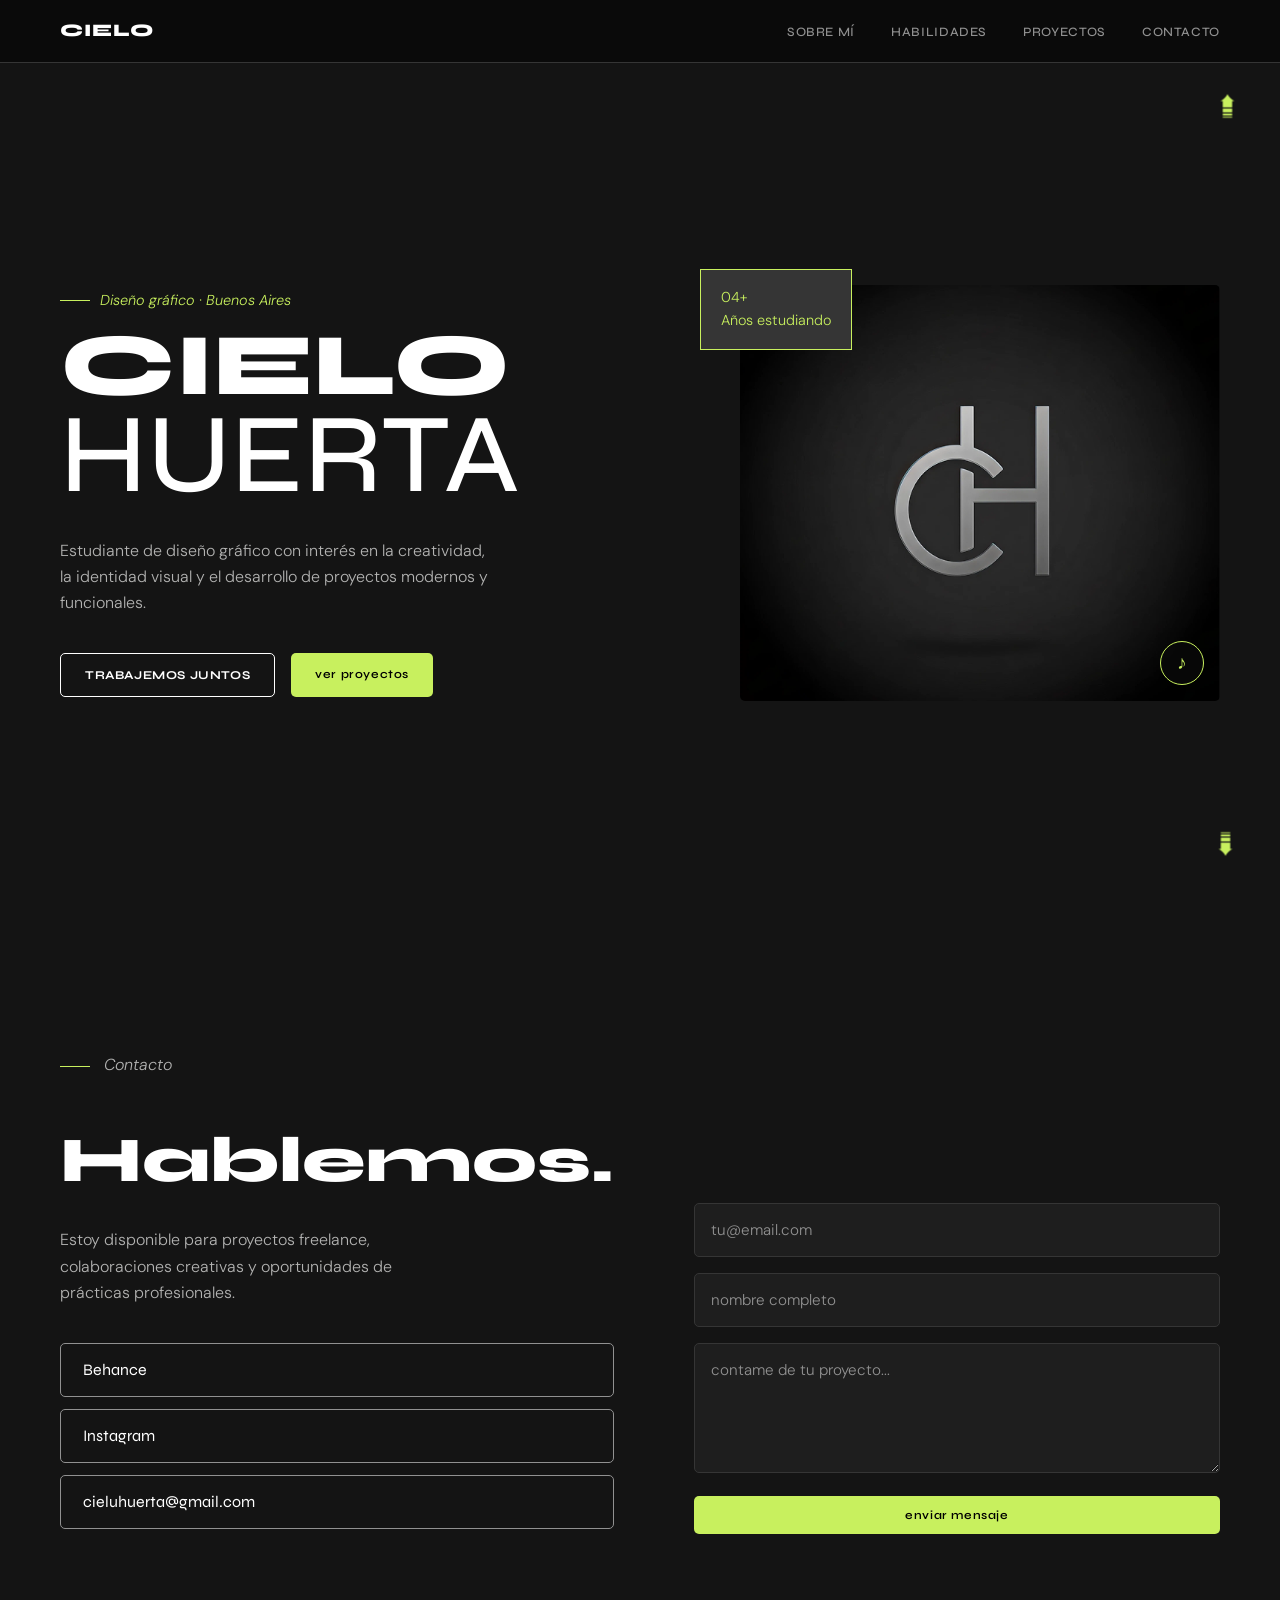
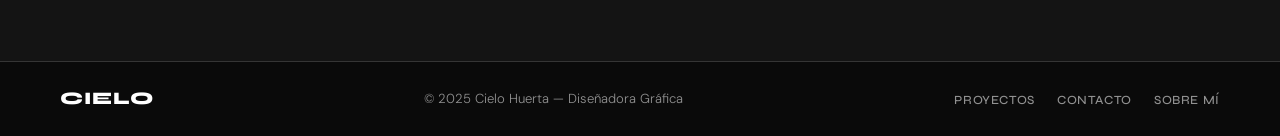
==== index.html @ 6ef9eeaa "Primera entrega" ====
<!DOCTYPE html>
<html lang="es">
<head>
    <meta charset="UTF-8">
    <meta name="viewport" content="width=device-width, initial-scale=1.0">
    <title>Cielo Huerta — Diseñadora Gráfica</title>
    <link rel="preconnect" href="https://fonts.googleapis.com">
    <link rel="preconnect" href="https://fonts.gstatic.com" crossorigin>
    <link href="https://fonts.googleapis.com/css2?family=Syne:wght@400;500;600;700;800&family=DM+Sans:ital,wght@0,300;0,400;1,300&display=swap" rel="stylesheet">
    <link rel="stylesheet" href="estilos.css">
</head>
<body>

    <nav class="nav">
        <div class="nav__inner">
            <a href="index.html" class="nav__logo">CIELO</a>
            <ul class="nav__menu">
                <li><a href="sobre-mi.html" class="nav__link">SOBRE MÍ</a></li>
                <li><a href="habilidades.html" class="nav__link">HABILIDADES</a></li>
                <li><a href="proyecto.html" class="nav__link">PROYECTOS</a></li>
                <li><a href="#contacto" class="nav__link">CONTACTO</a></li>
            </ul>
        </div>
    </nav>

    <a href="#contacto" class="scroll-arrow scroll-arrow--down" aria-label="Ir a contacto">➠</a>
    <a href="#" class="scroll-arrow scroll-arrow--up" aria-label="Volver arriba">➠</a>

    <main>

        <section class="hero">
            <div class="hero__content">
                <div class="hero__subtitulo">
                    <span class="hero__linea"></span>
                    <p class="hero__ciudad">Diseño gráfico · Buenos Aires</p>
                </div>
                <h1 class="hero__nombre-cielo">CIELO</h1>
                <h1 class="hero__nombre-huerta">HUERTA</h1>
                <p class="hero__descripcion">
                    Estudiante de diseño gráfico con interés en la creatividad, la identidad visual y el desarrollo de proyectos modernos y funcionales.
                </p>
                <div class="hero__botones">
                    <a href="#contacto" class="btn btn--outline">TRABAJEMOS JUNTOS</a>
                    <a href="proyecto.html" class="btn btn--filled">ver proyectos</a>
                </div>
            </div>

            <div class="hero__imagen-wrapper">
                <div class="hero__stat">
                    <p class="hero__stat-texto">04+<br>Años estudiando</p>
                </div>
                <img src="img/img_ch.png" alt="Cielo Huerta" class="hero__imagen">
                <button class="audio-btn" id="audioBtn" aria-label="Reproducir música">
                    <span class="audio-btn__icon" id="audioIcon">♪</span>
                </button>
            </div>

            <audio id="bgaudio" src="audio/harry-styles.mp3" loop></audio>
        </section>

        <section id="contacto" class="contacto">
            <div class="contacto__encabezado">
                <span class="seccion__linea"></span>
                <h4 class="seccion__subtitulo">Contacto</h4>
            </div>
            <div class="contacto__inner">
                <div class="contacto__izquierda">
                    <h2 class="contacto__titulo">Hablemos.</h2>
                    <p class="contacto__descripcion">
                        Estoy disponible para proyectos freelance, colaboraciones creativas y oportunidades de prácticas profesionales.
                    </p>
                    <a href="https://www.behance.net" target="_blank" class="contacto__red">Behance</a>
                    <a href="https://www.instagram.com" target="_blank" class="contacto__red">Instagram</a>
                    <a href="mailto:cieluhuerta@gmail.com" class="contacto__red">cieluhuerta@gmail.com</a>
                </div>
                <div class="contacto__derecha">
                    <form class="formulario">
                        <div>
                            <input type="email" class="formulario__input" placeholder="tu@email.com" required>
                        </div>
                        <div>
                            <input type="text" class="formulario__input" placeholder="nombre completo" required>
                        </div>
                        <div>
                            <textarea class="formulario__textarea" placeholder="contame de tu proyecto..." required></textarea>
                        </div>
                        <button type="submit" class="btn btn--filled formulario__btn">enviar mensaje</button>
                    </form>
                </div>
            </div>
        </section>

    </main>

    <footer class="footer">
        <a href="index.html" class="footer__logo">CIELO</a>
        <p class="footer__copy">© 2025 Cielo Huerta — Diseñadora Gráfica</p>
        <ul class="footer__menu">
            <li><a href="proyecto.html" class="footer__link">PROYECTOS</a></li>
            <li><a href="#contacto" class="footer__link">CONTACTO</a></li>
            <li><a href="sobre-mi.html" class="footer__link">SOBRE MÍ</a></li>
        </ul>
    </footer>

    <script>
        const audio = document.getElementById('bgaudio');
        const btn   = document.getElementById('audioBtn');
        const icon  = document.getElementById('audioIcon');

        btn.addEventListener('click', () => {
            if (audio.paused) {
                audio.play();
                icon.textContent = '⏸';
                btn.classList.add('audio-btn--playing');
            } else {
                audio.pause();
                icon.textContent = '♪';
                btn.classList.remove('audio-btn--playing');
            }
        });
    </script>

</body>
</html>
---- estilos.css ----
:root {
    --color-fondo:       #141414;
    --color-fondo-nav:   #0a0a0a;
    --color-fondo-campo: #1e1e1e;
    --color-acento:      #c8f05e;
    --color-blanco:      #ffffff;
    --color-gris-claro:  #b3b3b2;
    --color-gris-medio:  #919191;
    --color-gris-oscuro: #353535;
    --color-negro:       #000000;

    --fuente-titulo: 'Syne', sans-serif;
    --fuente-cuerpo: 'DM Sans', sans-serif;
}

*, *::before, *::after {
    box-sizing: border-box;
    margin: 0;
    padding: 0;
}

html {
    scroll-behavior: smooth;
}

body {
    background-color: var(--color-fondo);
    color: var(--color-blanco);
    font-family: var(--fuente-cuerpo);
    font-weight: 300;
    line-height: 1.5;
    overflow-x: hidden;
}

a {
    text-decoration: none;
    color: inherit;
}

ul {
    list-style: none;
}

img {
    display: block;
    max-width: 100%;
}

.seccion__linea {
    display: inline-block;
    width: 30px;
    height: 1px;
    background-color: var(--color-acento);
    vertical-align: middle;
    margin-right: 10px;
}

.seccion__subtitulo {
    display: inline;
    font-family: var(--fuente-cuerpo);
    font-weight: 300;
    font-size: 1rem;
    color: var(--color-gris-claro);
    font-style: italic;
}

.btn {
    display: inline-block;
    padding: 12px 24px;
    border-radius: 5px;
    font-family: var(--fuente-titulo);
    font-size: 0.75rem;
    font-weight: 700;
    letter-spacing: 0.05em;
    cursor: pointer;
    transition: opacity 0.2s ease;
    text-align: center;
}

.btn:hover {
    opacity: 0.8;
}

.btn--outline {
    background-color: transparent;
    color: var(--color-blanco);
    border: 1px solid var(--color-blanco);
    text-transform: uppercase;
}

.btn--filled {
    background-color: var(--color-acento);
    color: var(--color-negro);
    border: none;
    font-weight: 600;
    text-transform: lowercase;
}

.scroll-arrow {
    display: inline-block;
    font-size: 2rem;
    color: var(--color-acento);
    line-height: 1;
    transition: opacity 0.2s ease;
}

.scroll-arrow:hover {
    opacity: 0.7;
}

.scroll-arrow--down {
    position: fixed;
    right: 40px;
    bottom: 40px;
    transform: rotate(90deg);
    z-index: 999;
}

.scroll-arrow--up {
    position: fixed;
    right: 40px;
    top: 90px;
    transform: rotate(-90deg);
    z-index: 999;
}

.scroll-arrow--back {
    transform: rotate(180deg);
    margin-right: 16px;
    vertical-align: middle;
}

.nav {
    position: sticky;
    top: 0;
    width: 100%;
    background-color: var(--color-fondo-nav);
    border-bottom: 1px solid var(--color-gris-oscuro);
    z-index: 1000;
}

.nav__inner {
    display: flex;
    align-items: center;
    justify-content: space-between;
    padding: 18px 60px;
    max-width: 1400px;
    margin: 0 auto;
}

.nav__logo {
    font-family: var(--fuente-titulo);
    font-size: 1.1rem;
    font-weight: 800;
    color: var(--color-blanco);
    letter-spacing: 0.05em;
}

.nav__menu {
    display: flex;
    align-items: center;
    gap: 36px;
}

.nav__link {
    font-family: var(--fuente-titulo);
    font-size: 0.8rem;
    font-weight: 500;
    color: var(--color-gris-medio);
    letter-spacing: 0.05em;
    transition: color 0.2s ease;
    text-transform: uppercase;
}

.nav__link:hover,
.nav__link--active {
    color: var(--color-blanco);
}

.hero {
    min-height: 100vh;
    padding: 60px 60px 100px;
    display: flex;
    align-items: center;
    justify-content: space-between;
    gap: 60px;
    max-width: 1400px;
    margin: 0 auto;
}

.hero__content {
    flex: 1;
    max-width: 580px;
}

.hero__subtitulo {
    display: flex;
    align-items: center;
    margin-bottom: 14px;
}

.hero__linea {
    width: 30px;
    height: 1px;
    background-color: var(--color-acento);
    margin-right: 10px;
    flex-shrink: 0;
}

.hero__ciudad {
    color: var(--color-acento);
    font-style: italic;
    font-size: 0.9rem;
}

.hero__nombre-cielo {
    font-family: var(--fuente-titulo);
    font-size: clamp(2.8rem, 7vw, 5.5rem);
    font-weight: 800;
    line-height: 0.9;
}

.hero__nombre-huerta {
    font-family: var(--fuente-titulo);
    font-size: clamp(3rem, 9vw, 7rem);
    font-weight: 500;
    line-height: 0.9;
    margin-bottom: 32px;
}

.hero__descripcion {
    font-size: 1rem;
    color: var(--color-gris-claro);
    margin-bottom: 36px;
    max-width: 440px;
    line-height: 1.65;
}

.hero__botones {
    display: flex;
    gap: 16px;
    flex-wrap: wrap;
}

.hero__imagen-wrapper {
    flex: 1;
    position: relative;
    display: flex;
    justify-content: flex-end;
}

.hero__imagen {
    width: 100%;
    max-width: 480px;
    border-radius: 5px;
    object-fit: cover;
}

.hero__stat {
    position: absolute;
    top: -16px;
    left: 30px;
    background-color: var(--color-gris-oscuro);
    border: 1px solid var(--color-acento);
    padding: 16px 20px;
    z-index: 10;
}

.hero__stat-texto {
    color: var(--color-acento);
    font-weight: 300;
    font-size: 0.9rem;
    line-height: 1.6;
}

.contacto {
    padding: 90px 60px 120px;
    max-width: 1400px;
    margin: 0 auto;
}

.contacto__encabezado {
    margin-bottom: 10px;
}

.contacto__inner {
    display: flex;
    gap: 80px;
    margin-top: 36px;
}

.contacto__izquierda {
    flex: 1;
}

.contacto__titulo {
    font-family: var(--fuente-titulo);
    font-size: clamp(2.5rem, 5vw, 4.5rem);
    font-weight: 800;
    margin-bottom: 18px;
}

.contacto__descripcion {
    font-size: 1rem;
    color: var(--color-gris-claro);
    margin-bottom: 36px;
    max-width: 380px;
    line-height: 1.65;
}

.contacto__red {
    display: block;
    padding: 14px 22px;
    border: 1px solid var(--color-gris-medio);
    border-radius: 5px;
    margin-bottom: 12px;
    font-family: var(--fuente-titulo);
    font-size: 1rem;
    transition: border-color 0.3s ease, color 0.3s ease;
}

.contacto__red:hover {
    border-color: var(--color-acento);
    color: var(--color-acento);
}

.contacto__derecha {
    flex: 1.2;
    padding-top: 90px;
}

.formulario {
    display: flex;
    flex-direction: column;
    gap: 16px;
}

.formulario__input,
.formulario__textarea {
    width: 100%;
    background-color: var(--color-fondo-campo);
    border: 1px solid var(--color-gris-oscuro);
    border-radius: 5px;
    padding: 16px;
    color: var(--color-blanco);
    font-family: var(--fuente-cuerpo);
    font-size: 0.95rem;
    font-weight: 300;
    outline: none;
    transition: border-color 0.2s ease;
}

.formulario__input::placeholder,
.formulario__textarea::placeholder {
    color: var(--color-gris-medio);
}

.formulario__input:focus,
.formulario__textarea:focus {
    border-color: var(--color-acento);
}

.formulario__textarea {
    resize: vertical;
    min-height: 130px;
}

.formulario__btn {
    width: 100%;
}

.pagina {
    padding: 60px;
    max-width: 1400px;
    margin: 0 auto;
    min-height: 100vh;
}

.pagina__header {
    margin-bottom: 40px;
}

.about__content {
    display: flex;
    align-items: flex-start;
    gap: 70px;
}

.about__image-container {
    flex: 1;
    max-width: 400px;
}

.about__image {
    width: 100%;
    border-radius: 5px;
}

.about__text {
    flex: 1.5;
}

.about__title {
    font-family: var(--fuente-titulo);
    font-size: clamp(1.8rem, 3.5vw, 3rem);
    font-weight: 800;
    line-height: 1.05;
    margin-bottom: 36px;
}

.about__description p {
    font-size: 1rem;
    color: var(--color-gris-claro);
    margin-bottom: 20px;
    line-height: 1.75;
}

.about__description strong {
    color: var(--color-blanco);
    font-weight: 500;
}

.about__tags {
    display: flex;
    flex-wrap: wrap;
    gap: 10px;
    margin-top: 36px;
}

.about__tag {
    padding: 8px 18px;
    border: 1px solid var(--color-gris-oscuro);
    border-radius: 5px;
    font-family: var(--fuente-titulo);
    font-size: 0.8rem;
    color: var(--color-gris-claro);
    transition: border-color 0.2s ease, color 0.2s ease;
}

.about__tag:hover {
    border-color: var(--color-acento);
    color: var(--color-blanco);
}

.skills__title {
    font-family: var(--fuente-titulo);
    font-size: clamp(2rem, 5vw, 4rem);
    font-weight: 800;
    margin-bottom: 44px;
    line-height: 1;
}

.skills__grid {
    display: grid;
    grid-template-columns: repeat(2, 1fr);
    gap: 18px;
}

.skill-card {
    background-color: rgba(255, 255, 255, 0.03);
    border: 1px solid var(--color-gris-oscuro);
    border-radius: 5px;
    padding: 44px 40px;
    display: flex;
    align-items: center;
    gap: 30px;
    transition: border-color 0.3s ease;
}

.skill-card:hover {
    border-color: var(--color-acento);
}

.skill-card__icon-box {
    width: 60px;
    height: 60px;
    border: 1px solid var(--color-acento);
    display: flex;
    align-items: center;
    justify-content: center;
    flex-shrink: 0;
}

.skill-card__icon {
    color: var(--color-acento);
    font-family: var(--fuente-titulo);
    font-weight: 600;
    font-size: 1.1rem;
}

.skill-card__name {
    font-family: var(--fuente-titulo);
    font-size: 1.4rem;
    font-weight: 700;
    margin-bottom: 8px;
}

.skill-card__desc {
    color: var(--color-gris-claro);
    font-size: 0.9rem;
    line-height: 1.5;
}

.proyectos__titulo {
    font-family: var(--fuente-titulo);
    font-size: clamp(2rem, 5vw, 4rem);
    font-weight: 800;
    text-transform: uppercase;
    margin-bottom: 44px;
    line-height: 1;
}

.proyectos__galeria {
    display: grid;
    grid-template-columns: repeat(3, 1fr);
    gap: 20px;
}

.proyectos__card {
    background-color: var(--color-fondo-campo);
    border: 1px solid var(--color-gris-oscuro);
    border-radius: 8px;
    overflow: hidden;
    transition: border-color 0.3s ease, transform 0.3s ease;
}

.proyectos__card:hover {
    border-color: var(--color-acento);
    transform: translateY(-3px);
}

.proyectos__card-titulo {
    font-family: var(--fuente-titulo);
    font-weight: 800;
    font-size: 1.0rem;
    color: var(--color-blanco);
    padding: 16px 18px;
    text-align: center;
}

.proyectos__card-imagen-wrapper {
    width: 100%;
    height: 200px;
    background-color: var(--color-fondo-campo);
    display: flex;
    align-items: center;
    justify-content: center;
    overflow: hidden;
}

.proyectos__card-imagen {
    max-width: 100%;
    max-height: 100%;
    width: auto;
    height: auto;
    display: block;
    transition: transform 0.5s ease;
}

.proyectos__card:hover .proyectos__card-imagen {
    transform: scale(1.04);
}

.proyectos__card-descripcion {
    font-family: var(--fuente-cuerpo);
    font-weight: 300;
    font-size: 0.85rem;
    color: var(--color-gris-medio);
    line-height: 1.6;
    padding: 14px 18px 18px;
}

.footer {
    background-color: var(--color-fondo-nav);
    border-top: 1px solid var(--color-gris-oscuro);
    padding: 24px 60px;
    display: flex;
    align-items: center;
    justify-content: space-between;
    gap: 20px;
}

.audio-btn {
    position: absolute;
    bottom: 16px;
    right: 16px;
    width: 44px;
    height: 44px;
    border-radius: 50%;
    background-color: rgba(10, 10, 10, 0.75);
    border: 1px solid var(--color-acento);
    color: var(--color-acento);
    font-size: 1.2rem;
    cursor: pointer;
    display: flex;
    align-items: center;
    justify-content: center;
    backdrop-filter: blur(6px);
    transition: background-color 0.2s ease, transform 0.2s ease;
    z-index: 20;
}

.audio-btn:hover {
    background-color: var(--color-acento);
    color: var(--color-negro);
    transform: scale(1.08);
}

.audio-btn--playing {
    background-color: var(--color-acento);
    color: var(--color-negro);
}

.footer__logo {
    font-family: var(--fuente-titulo);
    font-size: 1.1rem;
    font-weight: 800;
    color: var(--color-blanco);
    text-transform: uppercase;
    letter-spacing: 0.05em;
}

.footer__copy {
    font-family: var(--fuente-cuerpo);
    font-weight: 300;
    font-size: 0.82rem;
    color: var(--color-gris-medio);
}

.footer__menu {
    display: flex;
    align-items: center;
    gap: 22px;
}

.footer__link {
    font-family: var(--fuente-titulo);
    font-size: 0.78rem;
    font-weight: 500;
    color: var(--color-gris-medio);
    text-transform: uppercase;
    letter-spacing: 0.05em;
    transition: color 0.2s ease;
}

.footer__link:hover {
    color: var(--color-acento);
}

@media (max-width: 1024px) {
    .hero {
        flex-direction: column;
        padding: 110px 40px 80px;
        gap: 50px;
    }

    .hero__content {
        max-width: 100%;
    }

    .hero__imagen-wrapper {
        justify-content: center;
        width: 100%;
    }

    .hero__imagen {
        max-width: 100%;
    }

    .about__content {
        flex-direction: column;
        gap: 40px;
    }

    .about__image-container {
        max-width: 100%;
    }

    .skills__grid {
        grid-template-columns: 1fr;
    }

    .proyectos__galeria {
        grid-template-columns: repeat(2, 1fr);
    }

    .contacto__inner {
        flex-direction: column;
        gap: 40px;
    }
}

@media (max-width: 768px) {
    .nav__inner {
        padding: 16px 20px;
    }

    .nav__menu {
        gap: 14px;
    }

    .nav__link {
        font-size: 0.72rem;
    }

    .hero {
        padding: 90px 20px 60px;
    }

    .pagina,
    .contacto {
        padding: 40px 20px;
    }

    .proyectos__galeria {
        grid-template-columns: 1fr;
    }

    .footer {
        flex-direction: column;
        text-align: center;
        padding: 16px 20px;
        gap: 8px;
    }

    .footer__menu {
        justify-content: center;
    }

    .scroll-arrow--down,
    .scroll-arrow--up {
        right: 16px;
        font-size: 1.6rem;
    }
}
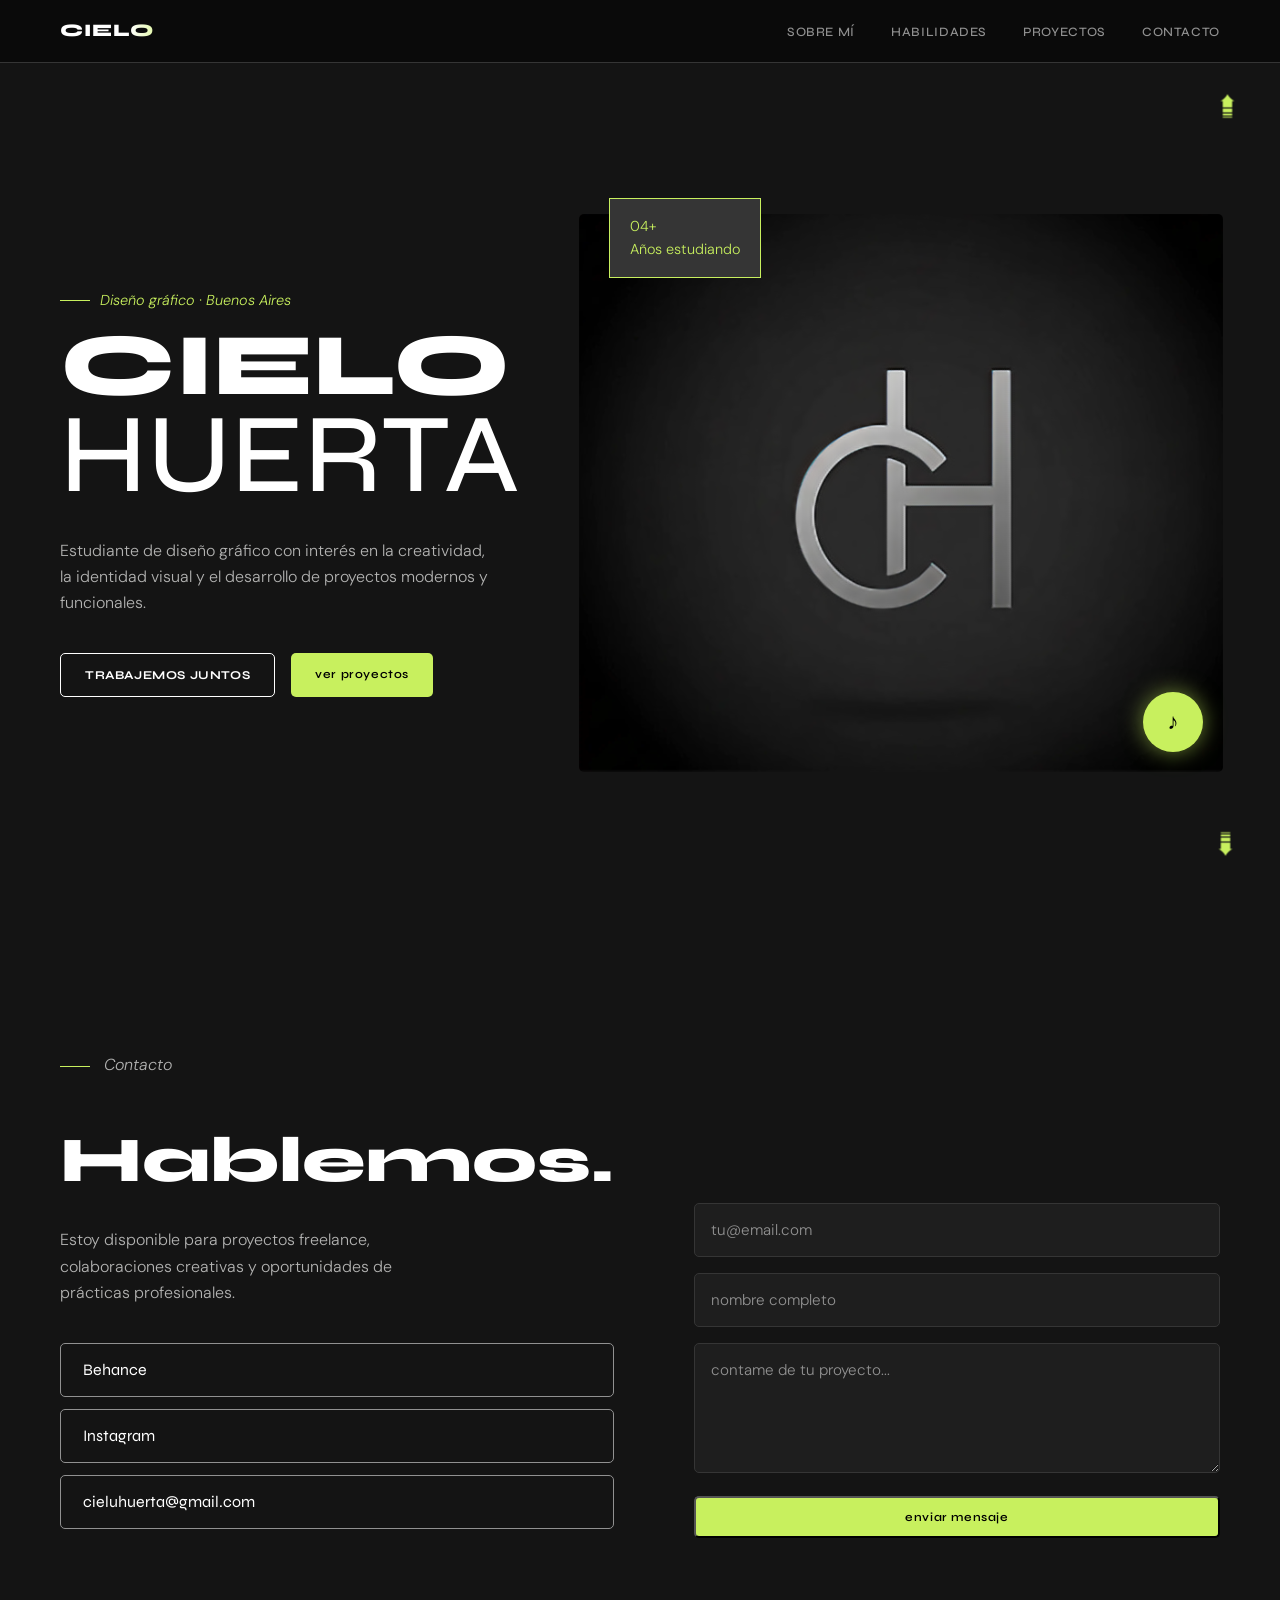
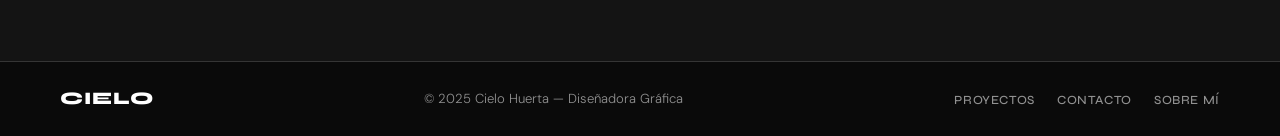
==== commit 9a8e6595: "correcciones realizadas, agregue una animacion mas y termine de realizar todo. entrega final" ====
--- a/index.html
+++ b/index.html
@@ -1,23 +1,28 @@
 <!DOCTYPE html>
 <html lang="es">
+
 <head>
     <meta charset="UTF-8">
     <meta name="viewport" content="width=device-width, initial-scale=1.0">
     <title>Cielo Huerta — Diseñadora Gráfica</title>
     <link rel="preconnect" href="https://fonts.googleapis.com">
     <link rel="preconnect" href="https://fonts.gstatic.com" crossorigin>
-    <link href="https://fonts.googleapis.com/css2?family=Syne:wght@400;500;600;700;800&family=DM+Sans:ital,wght@0,300;0,400;1,300&display=swap" rel="stylesheet">
-    <link rel="stylesheet" href="estilos.css">
+    <link
+        href="https://fonts.googleapis.com/css2?family=Syne:wght@400;500;600;700;800&family=DM+Sans:ital,wght@0,300;0,400;1,300&display=swap"
+        rel="stylesheet">
+    <link rel="stylesheet" href="css/estilos.css">
+    <link rel="icon" href="favicon_ch.ico" type="image/x-icon">
 </head>
+
 <body>
 
     <nav class="nav">
         <div class="nav__inner">
             <a href="index.html" class="nav__logo">CIELO</a>
             <ul class="nav__menu">
-                <li><a href="sobre-mi.html" class="nav__link">SOBRE MÍ</a></li>
-                <li><a href="habilidades.html" class="nav__link">HABILIDADES</a></li>
-                <li><a href="proyecto.html" class="nav__link">PROYECTOS</a></li>
+                <li><a href="html/sobre-mi.html" class="nav__link">SOBRE MÍ</a></li>
+                <li><a href="html/habilidades.html" class="nav__link">HABILIDADES</a></li>
+                <li><a href="html/proyecto.html" class="nav__link">PROYECTOS</a></li>
                 <li><a href="#contacto" class="nav__link">CONTACTO</a></li>
             </ul>
         </div>
@@ -34,22 +39,26 @@
                     <span class="hero__linea"></span>
                     <p class="hero__ciudad">Diseño gráfico · Buenos Aires</p>
                 </div>
-                <h1 class="hero__nombre-cielo">CIELO</h1>
-                <h1 class="hero__nombre-huerta">HUERTA</h1>
+                <h1 class="hero__nombre">
+                    <span class="hero__nombre-cielo">CIELO</span>
+                    <span class="hero__nombre-huerta">HUERTA</span>
+                </h1>
                 <p class="hero__descripcion">
-                    Estudiante de diseño gráfico con interés en la creatividad, la identidad visual y el desarrollo de proyectos modernos y funcionales.
+                    Estudiante de diseño gráfico con interés en la creatividad, la identidad visual y el desarrollo de
+                    proyectos modernos y funcionales.
                 </p>
                 <div class="hero__botones">
                     <a href="#contacto" class="btn btn--outline">TRABAJEMOS JUNTOS</a>
-                    <a href="proyecto.html" class="btn btn--filled">ver proyectos</a>
+                    <a href="html/proyecto.html" class="btn btn--filled">ver proyectos</a>
                 </div>
             </div>
 
             <div class="hero__imagen-wrapper">
                 <div class="hero__stat">
-                    <p class="hero__stat-texto">04+<br>Años estudiando</p>
+                    <p class="hero__stat-texto">04+</p>
+                    <p class="hero__stat-texto">Años estudiando</p>
                 </div>
-                <img src="img/img_ch.png" alt="Cielo Huerta" class="hero__imagen">
+                <img src="img/img_ch.png" alt="Cielo Huerta" class="hero__imagen" width="644" height="558">
                 <button class="audio-btn" id="audioBtn" aria-label="Reproducir música">
                     <span class="audio-btn__icon" id="audioIcon">♪</span>
                 </button>
@@ -67,7 +76,8 @@
                 <div class="contacto__izquierda">
                     <h2 class="contacto__titulo">Hablemos.</h2>
                     <p class="contacto__descripcion">
-                        Estoy disponible para proyectos freelance, colaboraciones creativas y oportunidades de prácticas profesionales.
+                        Estoy disponible para proyectos freelance, colaboraciones creativas y oportunidades de prácticas
+                        profesionales.
                     </p>
                     <a href="https://www.behance.net" target="_blank" class="contacto__red">Behance</a>
                     <a href="https://www.instagram.com" target="_blank" class="contacto__red">Instagram</a>
@@ -82,7 +92,8 @@
                             <input type="text" class="formulario__input" placeholder="nombre completo" required>
                         </div>
                         <div>
-                            <textarea class="formulario__textarea" placeholder="contame de tu proyecto..." required></textarea>
+                            <textarea class="formulario__textarea" placeholder="contame de tu proyecto..."
+                                required></textarea>
                         </div>
                         <button type="submit" class="btn btn--filled formulario__btn">enviar mensaje</button>
                     </form>
@@ -96,16 +107,16 @@
         <a href="index.html" class="footer__logo">CIELO</a>
         <p class="footer__copy">© 2025 Cielo Huerta — Diseñadora Gráfica</p>
         <ul class="footer__menu">
-            <li><a href="proyecto.html" class="footer__link">PROYECTOS</a></li>
-            <li><a href="#contacto" class="footer__link">CONTACTO</a></li>
-            <li><a href="sobre-mi.html" class="footer__link">SOBRE MÍ</a></li>
+            <li><a href="html/proyecto.html" class="footer__link">PROYECTOS</a></li>
+            <li><a href="index.html#contacto" class="footer__link">CONTACTO</a></li>
+            <li><a href="html/sobre-mi.html" class="footer__link">SOBRE MÍ</a></li>
         </ul>
     </footer>
 
     <script>
         const audio = document.getElementById('bgaudio');
-        const btn   = document.getElementById('audioBtn');
-        const icon  = document.getElementById('audioIcon');
+        const btn = document.getElementById('audioBtn');
+        const icon = document.getElementById('audioIcon');
 
         btn.addEventListener('click', () => {
             if (audio.paused) {
@@ -121,4 +132,5 @@
     </script>
 
 </body>
-</html>
+
+</html>
--- a/css/estilos.css
+++ b/css/estilos.css
@@ -0,0 +1,747 @@
+:root {
+    --color-fondo:       #141414;
+    --color-fondo-nav:   #0a0a0a;
+    --color-fondo-campo: #1e1e1e;
+    --color-acento:      #c8f05e;
+    --color-blanco:      #ffffff;
+    --color-gris-claro:  #b3b3b2;
+    --color-gris-medio:  #919191;
+    --color-gris-oscuro: #353535;
+    --color-negro:       #000000;
+
+    --fuente-titulo: 'Syne', sans-serif;
+    --fuente-cuerpo: 'DM Sans', sans-serif;
+}
+
+*, *::before, *::after {
+    box-sizing: border-box;
+    margin: 0;
+    padding: 0;
+}
+
+html {
+    scroll-behavior: smooth;
+}
+
+body {
+    background-color: var(--color-fondo);
+    color: var(--color-blanco);
+    font-family: var(--fuente-cuerpo);
+    font-weight: 300;
+    line-height: 1.5;
+    overflow-x: hidden;
+}
+
+a {
+    text-decoration: none;
+    color: inherit;
+}
+
+ul {
+    list-style: none;
+}
+
+img {
+    display: block;
+}
+
+.seccion__linea {
+    display: inline-block;
+    width: 30px;
+    height: 1px;
+    background-color: var(--color-acento);
+    vertical-align: middle;
+    margin-right: 10px;
+}
+
+.seccion__subtitulo {
+    display: inline;
+    font-family: var(--fuente-cuerpo);
+    font-weight: 300;
+    font-size: 1rem;
+    color: var(--color-gris-claro);
+    font-style: italic;
+}
+
+.btn {
+    display: inline-block;
+    padding: 12px 24px;
+    border-radius: 5px;
+    font-family: var(--fuente-titulo);
+    font-size: 0.75rem;
+    font-weight: 700;
+    letter-spacing: 0.05em;
+    cursor: pointer;
+    transition: opacity 0.2s ease;
+    text-align: center;
+}
+
+.btn:hover {
+    opacity: 0.8;
+}
+
+.btn--outline {
+    background-color: transparent;
+    color: var(--color-blanco);
+    border: 1px solid var(--color-blanco);
+    text-transform: uppercase;
+}
+
+.btn--filled {
+    background-color: var(--color-acento);
+    color: var(--color-negro);
+    font-weight: 600;
+}
+
+.scroll-arrow {
+    display: inline-block;
+    font-size: 2rem;
+    color: var(--color-acento);
+    line-height: 1;
+    transition: opacity 0.2s ease;
+}
+
+.scroll-arrow:hover {
+    opacity: 0.7;
+}
+
+.scroll-arrow--down {
+    position: fixed;
+    right: 40px;
+    bottom: 40px;
+    transform: rotate(90deg);
+    z-index: 999;
+}
+
+.scroll-arrow--up {
+    position: fixed;
+    right: 40px;
+    top: 90px;
+    transform: rotate(-90deg);
+    z-index: 999;
+}
+
+.scroll-arrow--back {
+    transform: rotate(180deg);
+    margin-right: 16px;
+    vertical-align: middle;
+}
+
+.nav {
+    position: sticky;
+    top: 0;
+    width: 100%;
+    background-color: var(--color-fondo-nav);
+    border-bottom: 1px solid var(--color-gris-oscuro);
+    z-index: 1000;
+}
+
+.nav__inner {
+    display: flex;
+    align-items: center;
+    justify-content: space-between;
+    padding: 18px 60px;
+    max-width: 1400px;
+    margin: 0 auto;
+}
+/* acá hice otra animación para el logo y para sumar más a el trabajo */
+.nav__logo {
+    font-family: var(--fuente-titulo);
+    font-size: 1.1rem;
+    font-weight: 800;
+    letter-spacing: 0.05em;
+    background: linear-gradient(
+        90deg,
+        var(--color-blanco) 0%,
+        var(--color-blanco) 30%,
+        var(--color-acento) 50%,
+        var(--color-blanco) 70%,
+        var(--color-blanco) 100%
+    );
+    background-size: 250% auto;
+    -webkit-background-clip: text;
+    background-clip: text;
+    -webkit-text-fill-color: transparent;
+    animation: logo-shine 4s linear infinite;
+}
+
+@keyframes logo-shine {
+    0%   { background-position: 150% center; }
+    100% { background-position: -50% center; }
+}
+
+.nav__menu {
+    display: flex;
+    align-items: center;
+    gap: 36px;
+}
+
+.nav__link {
+    font-family: var(--fuente-titulo);
+    font-size: 0.8rem;
+    font-weight: 500;
+    color: var(--color-gris-medio);
+    letter-spacing: 0.05em;
+    transition: color 0.2s ease;
+    text-transform: uppercase;
+}
+
+.nav__link:hover {
+    color: var(--color-blanco);
+}
+
+.hero {
+    min-height: 100vh;
+    padding: 60px 60px 100px;
+    display: flex;
+    align-items: center;
+    justify-content: space-between;
+    gap: 60px;
+    max-width: 1400px;
+    margin: 0 auto;
+}
+
+.hero__content {
+    flex: 1;
+    max-width: 580px;
+}
+
+.hero__subtitulo {
+    display: flex;
+    align-items: center;
+    margin-bottom: 14px;
+}
+
+.hero__linea {
+    width: 30px;
+    height: 1px;
+    background-color: var(--color-acento);
+    margin-right: 10px;
+    flex-shrink: 0;
+}
+
+.hero__ciudad {
+    color: var(--color-acento);
+    font-style: italic;
+    font-size: 0.9rem;
+}
+
+.hero__nombre {
+    margin-bottom: 32px;
+}
+
+.hero__nombre-cielo {
+    display: block;
+    font-family: var(--fuente-titulo);
+    font-size: clamp(2.8rem, 7vw, 5.5rem);
+    font-weight: 800;
+    line-height: 0.9;
+}
+
+.hero__nombre-huerta {
+    display: block;
+    font-family: var(--fuente-titulo);
+    font-size: clamp(3rem, 9vw, 7rem);
+    font-weight: 500;
+    line-height: 0.9;
+}
+
+.hero__descripcion {
+    color: var(--color-gris-claro);
+    margin-bottom: 36px;
+    max-width: 440px;
+    line-height: 1.65;
+}
+
+.hero__botones {
+    display: flex;
+    gap: 16px;
+}
+
+.hero__imagen-wrapper {
+    position: relative;
+    display: flex;
+}
+
+.hero__imagen {
+    border-radius: 5px;
+}
+
+.hero__stat {
+    position: absolute;
+    top: -16px;
+    left: 30px;
+    background-color: var(--color-gris-oscuro);
+    border: 1px solid var(--color-acento);
+    padding: 16px 20px;
+    z-index: 10;
+}
+
+.hero__stat-texto {
+    color: var(--color-acento);
+    font-weight: 300;
+    font-size: 0.9rem;
+    line-height: 1.6;
+}
+
+.contacto {
+    padding: 90px 60px 120px;
+    max-width: 1400px;
+    margin: 0 auto;
+}
+
+.contacto__encabezado {
+    margin-bottom: 10px;
+}
+
+.contacto__inner {
+    display: flex;
+    gap: 80px;
+    margin-top: 36px;
+}
+
+.contacto__izquierda {
+    flex: 1;
+}
+
+.contacto__titulo {
+    font-family: var(--fuente-titulo);
+    font-size: clamp(2.5rem, 5vw, 4.5rem);
+    font-weight: 800;
+    margin-bottom: 18px;
+}
+
+.contacto__descripcion {
+    font-size: 1rem;
+    color: var(--color-gris-claro);
+    margin-bottom: 36px;
+    max-width: 380px;
+    line-height: 1.65;
+}
+
+.contacto__red {
+    display: block;
+    padding: 14px 22px;
+    border: 1px solid var(--color-gris-medio);
+    border-radius: 5px;
+    margin-bottom: 12px;
+    font-family: var(--fuente-titulo);
+    font-size: 1rem;
+    transition: border-color 0.3s ease, color 0.3s ease;
+}
+
+.contacto__red:hover {
+    border-color: var(--color-acento);
+    color: var(--color-acento);
+}
+
+.contacto__derecha {
+    flex: 1.2;
+    padding-top: 90px;
+}
+
+.formulario {
+    display: flex;
+    flex-direction: column;
+    gap: 16px;
+}
+
+.formulario__input,
+.formulario__textarea {
+    width: 100%;
+    background-color: var(--color-fondo-campo);
+    border: 1px solid var(--color-gris-oscuro);
+    border-radius: 5px;
+    padding: 16px;
+    color: var(--color-blanco);
+    font-family: var(--fuente-cuerpo);
+    font-size: 0.95rem;
+    font-weight: 300;
+    outline: none;
+    transition: border-color 0.2s ease;
+}
+
+.formulario__input::placeholder,
+.formulario__textarea::placeholder {
+    color: var(--color-gris-medio);
+}
+
+.formulario__input:focus,
+.formulario__textarea:focus {
+    border-color: var(--color-acento);
+}
+
+.formulario__textarea {
+    resize: vertical;
+    min-height: 130px;
+}
+
+.formulario__btn {
+    width: 100%;
+}
+
+.pagina {
+    padding: 60px;
+    max-width: 1400px;
+    margin: 0 auto;
+    min-height: 100vh;
+}
+
+.pagina__header {
+    margin-bottom: 40px;
+}
+
+.about__content {
+    display: flex;
+    align-items: flex-start;
+    gap: 70px;
+}
+
+.about__image-container {
+    flex: 1;
+    max-width: 400px;
+}
+
+.about__image {
+    border-radius: 5px;
+}
+
+.about__text {
+    flex: 1.5;
+}
+
+.about__title {
+    font-family: var(--fuente-titulo);
+    font-size: clamp(1.8rem, 3.5vw, 3rem);
+    font-weight: 800;
+    line-height: 1.05;
+    margin-bottom: 36px;
+
+}
+
+.about__description p {
+    font-size: 1rem;
+    color: var(--color-gris-claro);
+    margin-bottom: 20px;
+    line-height: 1.75;
+}
+
+.texto-destacado {
+    color: var(--color-blanco);
+    font-weight: 500;
+}
+
+.about__tags {
+    display: flex;
+    flex-wrap: wrap;
+    gap: 10px;
+    margin-top: 36px;
+}
+
+.about__tag {
+    padding: 8px 18px;
+    border: 1px solid var(--color-gris-oscuro);
+    border-radius: 5px;
+    font-family: var(--fuente-titulo);
+    font-size: 0.8rem;
+    color: var(--color-gris-claro);
+    transition: border-color 0.2s ease, color 0.2s ease;
+}
+
+.about__tag:hover {
+    border-color: var(--color-acento);
+    color: var(--color-blanco);
+}
+
+.skills__title {
+    font-family: var(--fuente-titulo);
+    font-size: clamp(2rem, 5vw, 4rem);
+    font-weight: 800;
+    margin-bottom: 44px;
+    line-height: 1;
+}
+
+.skills__grid {
+    display: grid;
+    grid-template-columns: repeat(2, 1fr);
+    gap: 18px;
+}
+
+.skill-card {
+    background-color: rgba(255, 255, 255, 0.03);
+    border: 1px solid var(--color-gris-oscuro);
+    border-radius: 5px;
+    padding: 44px 40px;
+    display: flex;
+    align-items: center;
+    gap: 30px;
+    transition: border-color 0.3s ease;
+}
+
+.skill-card:hover {
+    border-color: var(--color-acento);
+}
+
+.skill-card__icon-box {
+    width: 60px;
+    height: 60px;
+    border: 1px solid var(--color-acento);
+    display: flex;
+    align-items: center;
+    justify-content: center;
+    flex-shrink: 0;
+}
+
+.skill-card__icon {
+    color: var(--color-acento);
+    font-family: var(--fuente-titulo);
+    font-weight: 600;
+    font-size: 1.1rem;
+}
+
+.skill-card__name {
+    font-family: var(--fuente-titulo);
+    font-size: 1.4rem;
+    font-weight: 700;
+    margin-bottom: 8px;
+}
+
+.skill-card__desc {
+    color: var(--color-gris-claro);
+    font-size: 0.9rem;
+    line-height: 1.5;
+}
+
+.proyectos__titulo {
+    font-family: var(--fuente-titulo);
+    font-size: clamp(2rem, 5vw, 4rem);
+    font-weight: 800;
+    text-transform: uppercase;
+    margin-bottom: 44px;
+    line-height: 1;
+}
+
+.proyectos__galeria {
+    display: grid;
+    grid-template-columns: repeat(3, 1fr);
+    gap: 20px;
+}
+
+.proyectos__card {
+    background-color: var(--color-fondo-campo);
+    border: 1px solid var(--color-gris-oscuro);
+    border-radius: 8px;
+    overflow: hidden;
+    transition: border-color 0.3s ease, transform 0.3s ease;
+}
+
+.proyectos__card:hover {
+    border-color: var(--color-acento);
+    transform: translateY(-3px);
+}
+
+.proyectos__card-titulo {
+    font-family: var(--fuente-titulo);
+    font-weight: 800;
+    font-size: 1.0rem;
+    color: var(--color-blanco);
+    padding: 16px 18px;
+    text-align: center;
+}
+
+.proyectos__card-imagen-wrapper {
+    width: 100%;
+    height: 200px;
+    background-color: var(--color-fondo-campo);
+    overflow: hidden;
+}
+
+.proyectos__card-imagen {
+    display: block;
+    width: 100%;
+    height: 100%;
+    object-fit: cover;
+    object-position: center;
+    transition: transform 0.5s ease;
+}
+
+.proyectos__card:hover .proyectos__card-imagen {
+    transform: scale(1.04);
+}
+
+.proyectos__card-descripcion {
+    font-family: var(--fuente-cuerpo);
+    font-weight: 300;
+    font-size: 0.85rem;
+    color: var(--color-gris-medio);
+    line-height: 1.6;
+    padding: 14px 18px 18px;
+}
+
+.footer {
+    background-color: var(--color-fondo-nav);
+    border-top: 1px solid var(--color-gris-oscuro);
+    padding: 24px 60px;
+    display: flex;
+    align-items: center;
+    justify-content: space-between;
+    gap: 20px;
+}
+
+.footer__logo {
+    font-family: var(--fuente-titulo);
+    font-size: 1.1rem;
+    font-weight: 800;
+    color: var(--color-blanco);
+    text-transform: uppercase;
+    letter-spacing: 0.05em;
+}
+
+.footer__copy {
+    font-family: var(--fuente-cuerpo);
+    font-weight: 300;
+    font-size: 0.82rem;
+    color: var(--color-gris-medio);
+}
+
+.footer__menu {
+    display: flex;
+    align-items: center;
+    gap: 22px;
+}
+
+.footer__link {
+    font-family: var(--fuente-titulo);
+    font-size: 0.78rem;
+    font-weight: 500;
+    color: var(--color-gris-medio);
+    text-transform: uppercase;
+    letter-spacing: 0.05em;
+    transition: color 0.2s ease;
+}
+
+.footer__link:hover {
+    color: var(--color-acento);
+}
+
+.audio-btn {
+    position: absolute;
+    bottom: 20px;
+    right: 20px;
+    width: 60px;
+    height: 60px;
+    border-radius: 50%;
+    background-color: var(--color-acento);
+    border: none;
+    color: var(--color-negro);
+    cursor: pointer;
+    display: flex;
+    align-items: center;
+    justify-content: center;
+    box-shadow: 0 0 22px rgba(200, 240, 94, 0.55);
+    transition: transform 0.25s ease, box-shadow 0.25s ease;
+    z-index: 10;
+}
+
+.audio-btn:hover {
+    transform: scale(1.12);
+    box-shadow: 0 0 36px rgba(200, 240, 94, 0.85);
+}
+
+.audio-btn__icon {
+    font-size: 1.4rem;
+    line-height: 1;
+    pointer-events: none;
+}
+
+.audio-btn--playing {
+    animation: audio-pulse 2s ease-in-out infinite;
+}
+/* Animación de pulso para el botón de audio */
+@keyframes audio-pulse {
+    0%, 100% { box-shadow: 0 0 22px rgba(200, 240, 94, 0.55); }
+    50%       { box-shadow: 0 0 44px rgba(200, 240, 94, 1); }
+}
+
+@media (max-width: 1024px) {
+    .hero {
+        flex-direction: column;
+        padding: 110px 40px 80px;
+        gap: 50px;
+    }
+
+    .hero__content {
+        max-width: 100%;
+    }
+
+    .hero__imagen-wrapper {
+        justify-content: center;
+        width: 100%;
+    }
+
+    .about__content {
+        flex-direction: column;
+        gap: 40px;
+    }
+
+    .about__image-container {
+        max-width: 100%;
+    }
+
+    .skills__grid {
+        grid-template-columns: 1fr;
+    }
+
+    .proyectos__galeria {
+        grid-template-columns: repeat(2, 1fr);
+    }
+
+    .contacto__inner {
+        flex-direction: column;
+        gap: 40px;
+    }
+}
+/*  comienzo de responsive*/
+@media (max-width: 768px) {
+    .nav__inner {
+        padding: 16px 20px;
+    }
+
+    .nav__menu {
+        gap: 14px;
+    }
+
+    .nav__link {
+        font-size: 0.72rem;
+    }
+
+    .hero {
+        padding: 90px 20px 60px;
+    }
+
+    .pagina,
+    .contacto {
+        padding: 40px 20px;
+    }
+
+    .proyectos__galeria {
+        grid-template-columns: 1fr;
+    }
+
+    .footer {
+        flex-direction: column;
+        text-align: center;
+        padding: 16px 20px;
+        gap: 8px;
+    }
+
+    .footer__menu {
+        justify-content: center;
+    }
+
+    .scroll-arrow--down,
+    .scroll-arrow--up {
+        right: 16px;
+        font-size: 1.6rem;
+    }
+}
